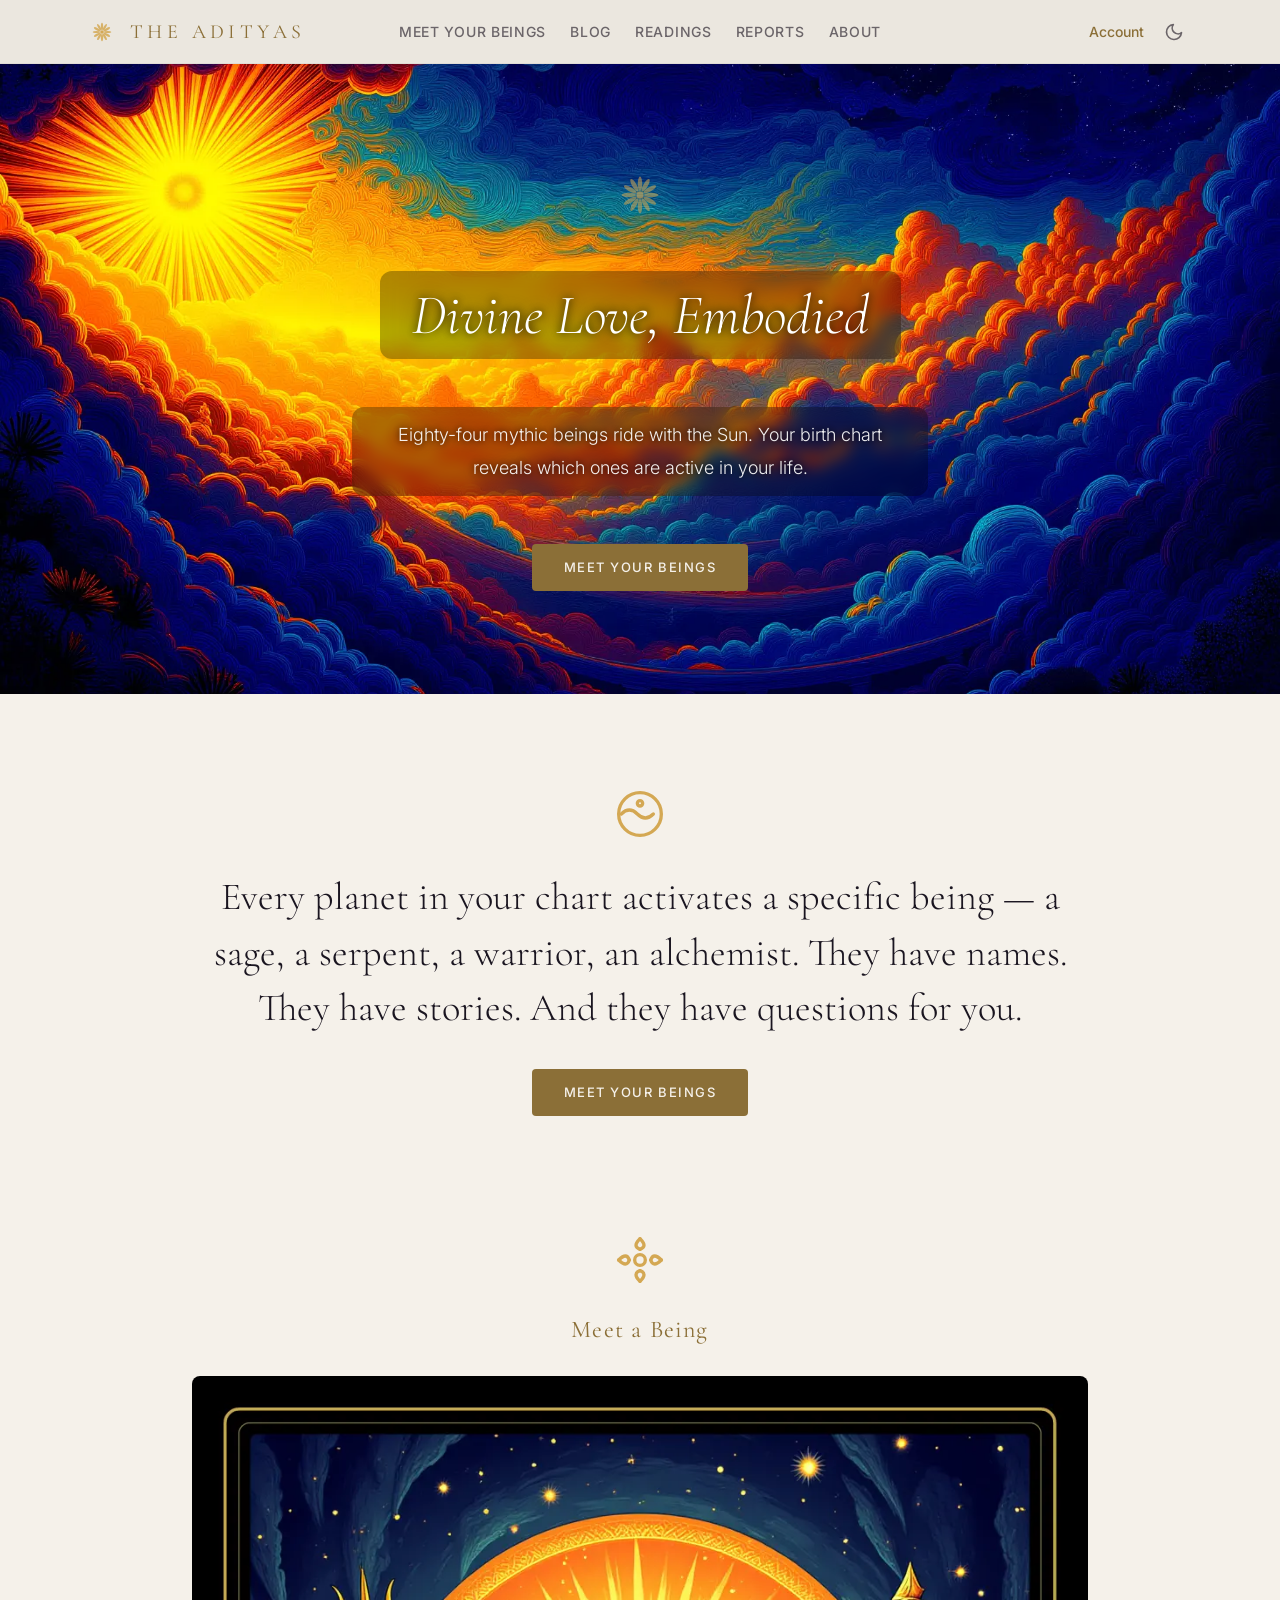
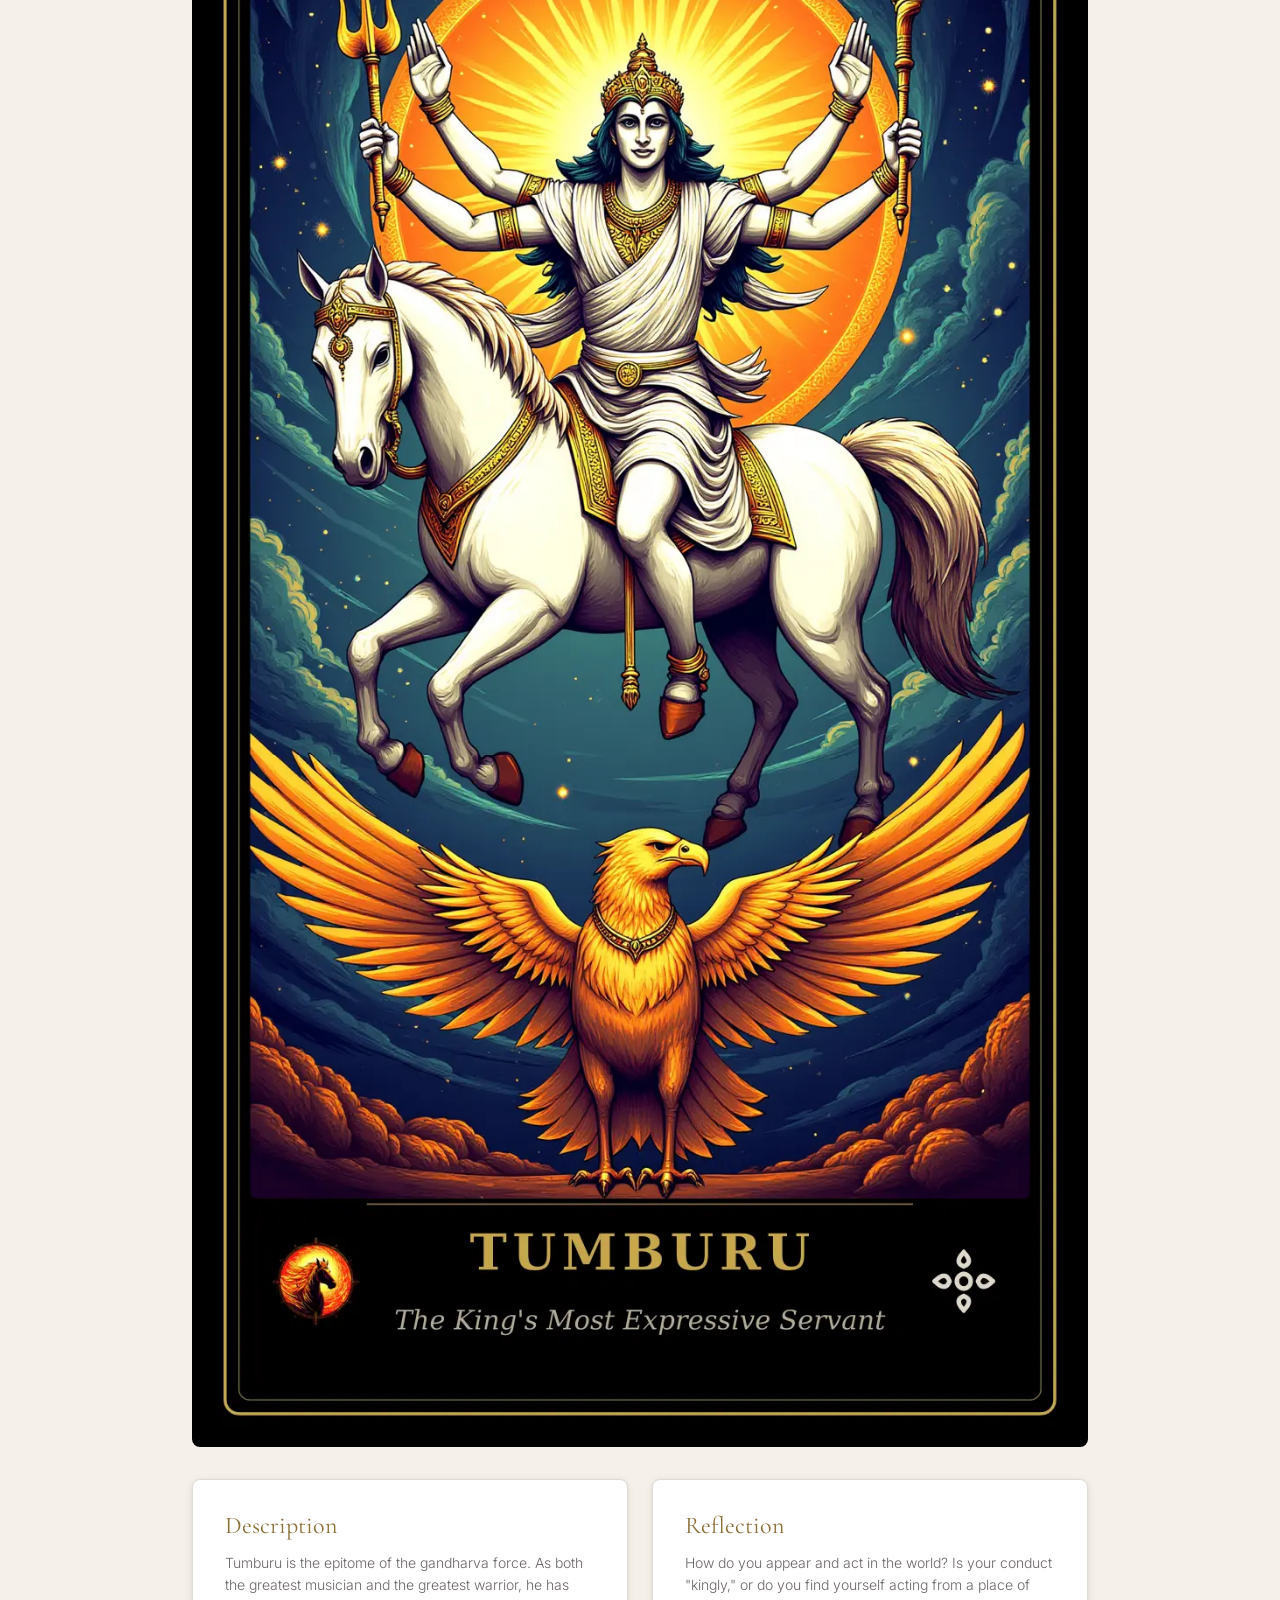
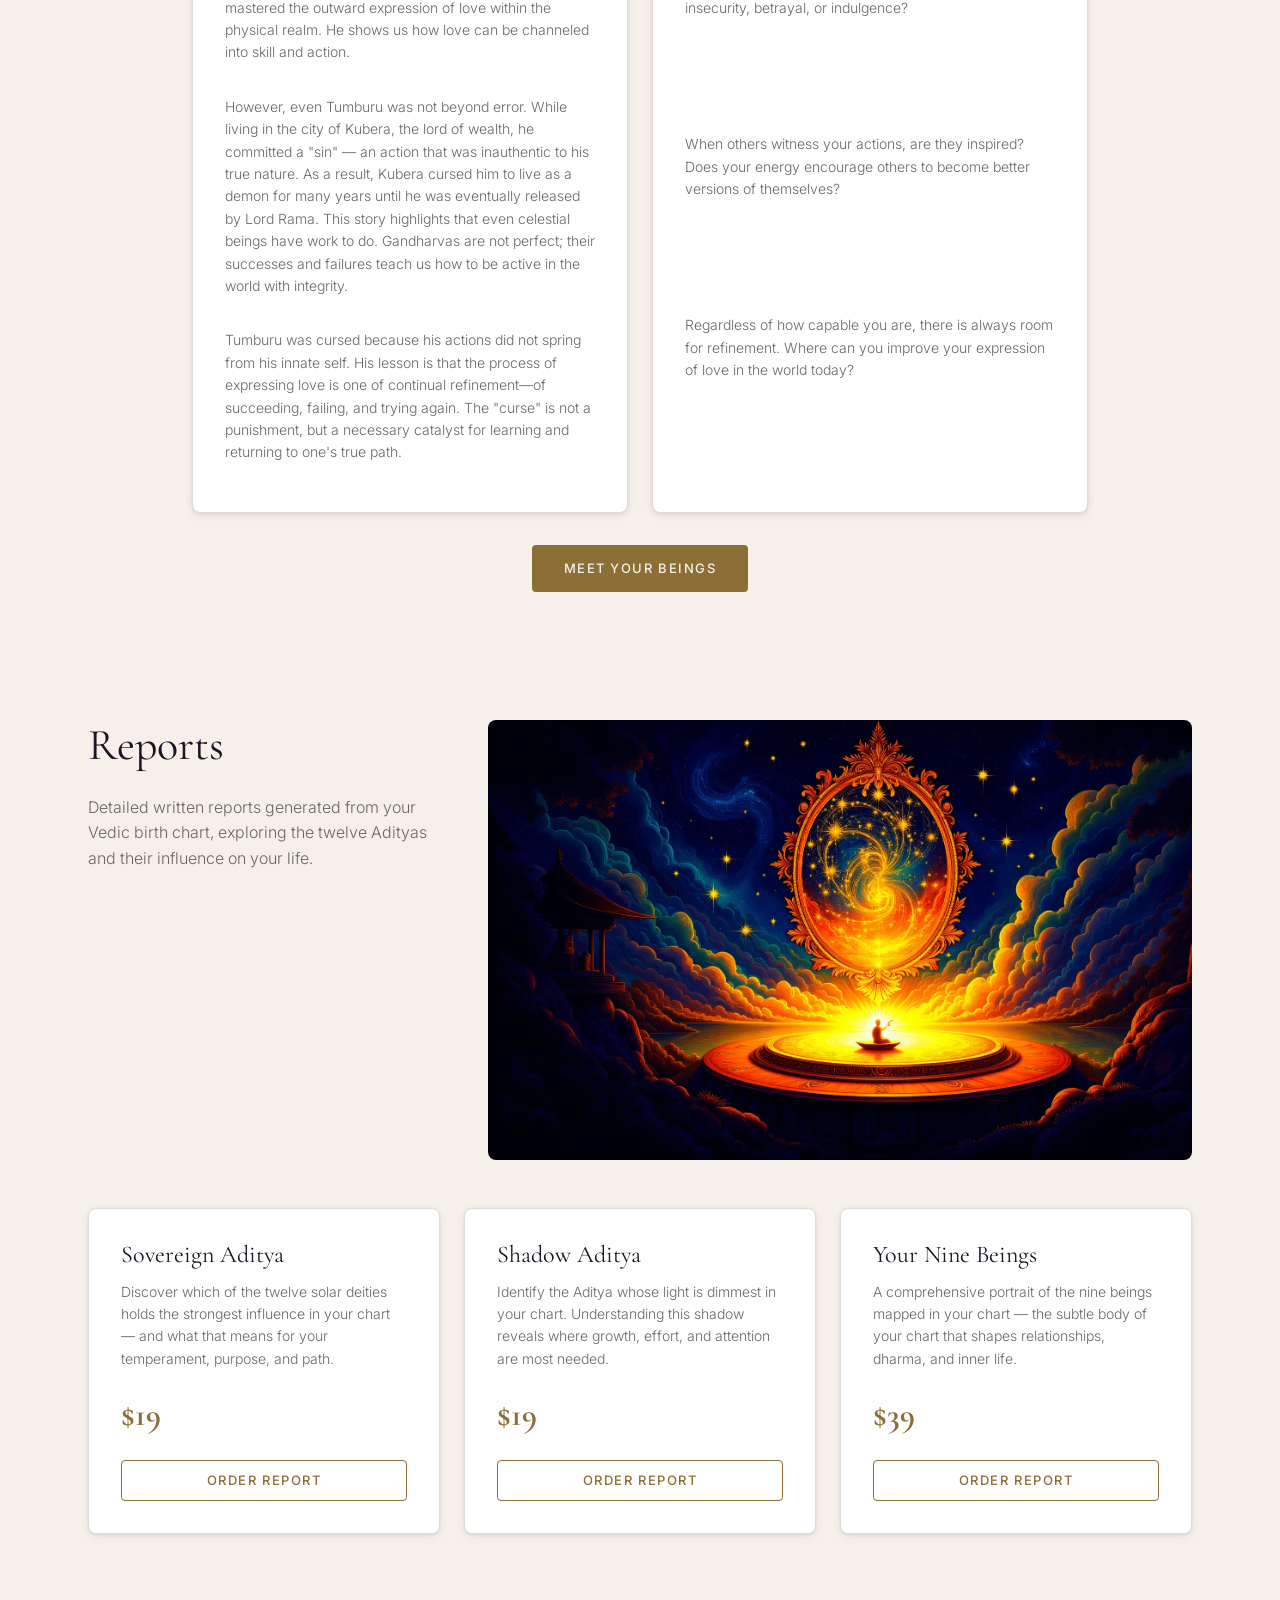
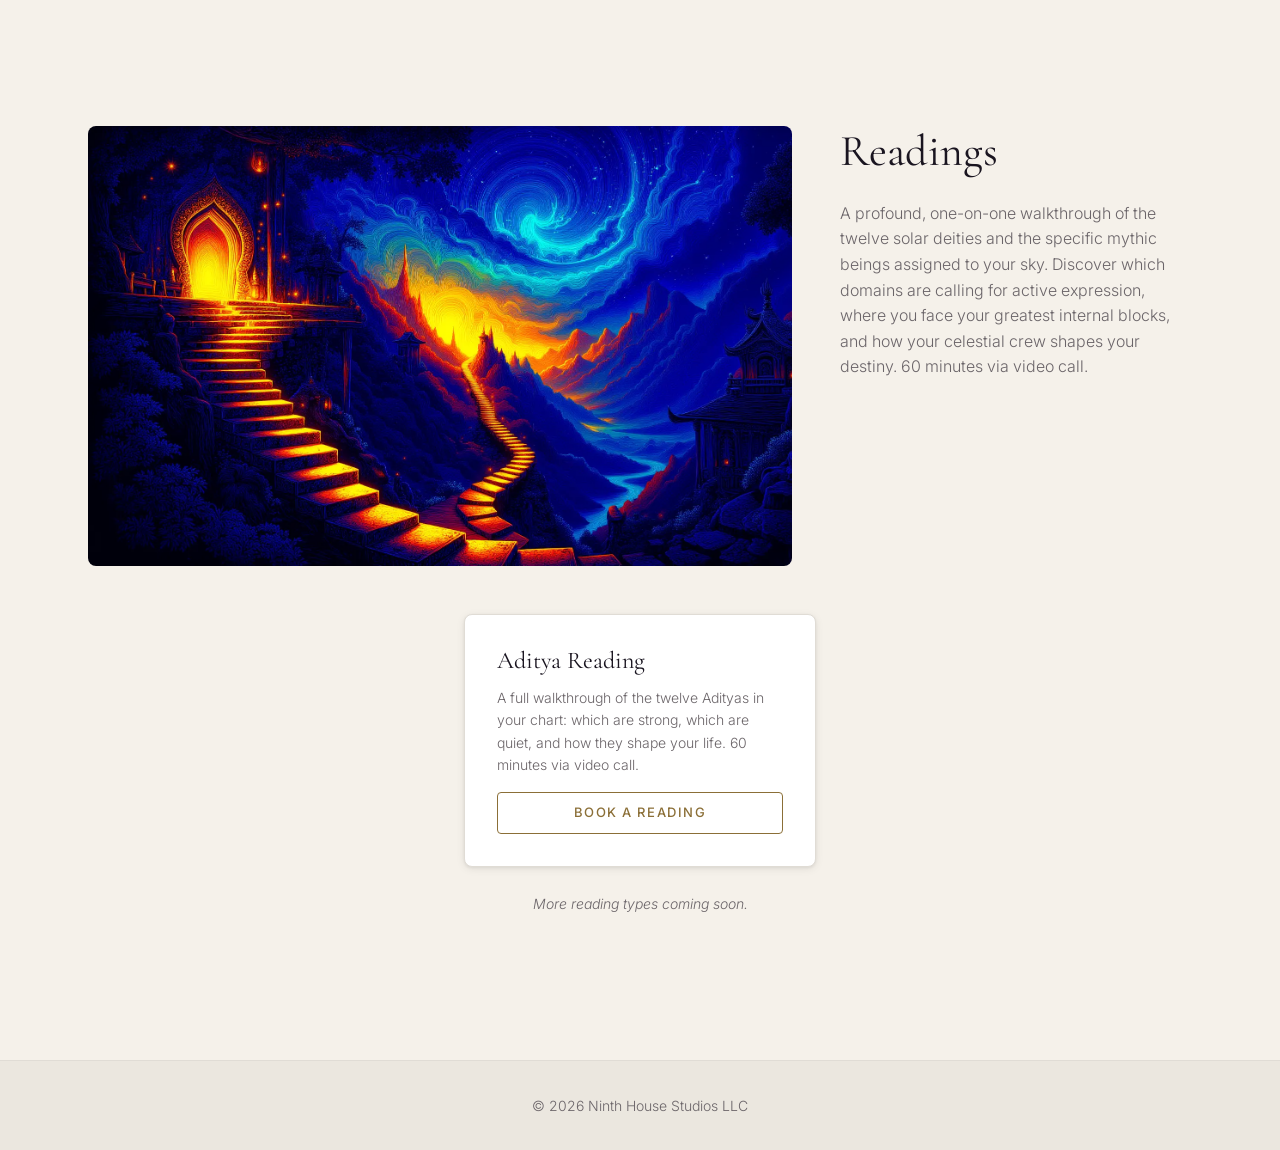
==== index.html @ 0bfccb98 "initial commit, again" ====
<!DOCTYPE html>
<html lang="en">
<head>
  <meta charset="utf-8">
  <meta name="viewport" content="width=device-width, initial-scale=1">
  <title>The Adityas — Divine Love, Embodied</title>
  <meta name="description" content="The Adityas: 84 mythic beings — find your beings, book a reading, discover reports.">
  <meta property="og:title" content="The Adityas">
  <meta property="og:description" content="The Adityas: 84 mythic beings — find your beings, book a reading, discover reports.">
  <meta property="og:type" content="website">
  <link rel="icon" type="image/svg+xml" href="https://ninthhousestudios.github.io/adityas-live/images/mandala.svg">
  <link rel="icon" type="image/png" sizes="32x32" href="https://ninthhousestudios.github.io/adityas-live/images/favicon-32.png">
  <link rel="apple-touch-icon" sizes="180x180" href="https://ninthhousestudios.github.io/adityas-live/images/apple-touch-icon.png">
  <script>(function(){var s=localStorage.getItem('theme');var t=s||(matchMedia('(prefers-color-scheme:light)').matches?'light':'dark');document.documentElement.setAttribute('data-theme',t)})()</script>
  <link rel="preconnect" href="https://fonts.googleapis.com">
  <link rel="preconnect" href="https://fonts.gstatic.com" crossorigin>
  <link rel="stylesheet" href="https://ninthhousestudios.github.io/adityas-live/style.css?h=cf651bffbd0388061ccb">
</head>
<body>
  <nav class="site-nav" aria-label="Main navigation">
    <div class="nav-inner container">
      
        
      
      <a href="https://ninthhousestudios.github.io/adityas-live" class="nav-brand">
        <img class="nav-mark" src="https://ninthhousestudios.github.io/adityas-live/images/mandala.svg" alt="" width="28" height="28">
        The Adityas
      </a>

      <button class="nav-hamburger" aria-label="Toggle menu" aria-expanded="false">
        <span></span>
        <span></span>
        <span></span>
      </button>

      <ul class="nav-links">
        <li><a href="https://ninthhousestudios.github.io/adityas-live/explore">Meet your Beings</a></li>
        <li><a href="https://ninthhousestudios.github.io/adityas-live#blog">Blog</a></li>
        <li><a href="https://ninthhousestudios.github.io/adityas-live#readings">Readings</a></li>
        <li><a href="https://ninthhousestudios.github.io/adityas-live#reports">Reports</a></li>
        <li><a href="https://ninthhousestudios.github.io/adityas-live#about">About</a></li>
      </ul>

      <div class="nav-actions">
        <a href="https://ninthhousestudios.github.io/adityas-live/account" class="nav-action-link">Account</a>

        <button class="theme-toggle" aria-label="Switch to light mode">
          <svg class="icon-sun" xmlns="http://www.w3.org/2000/svg" width="20" height="20" viewBox="0 0 24 24" fill="none" stroke="currentColor" stroke-width="2" stroke-linecap="round" stroke-linejoin="round"><circle cx="12" cy="12" r="5"/><line x1="12" y1="1" x2="12" y2="3"/><line x1="12" y1="21" x2="12" y2="23"/><line x1="4.22" y1="4.22" x2="5.64" y2="5.64"/><line x1="18.36" y1="18.36" x2="19.78" y2="19.78"/><line x1="1" y1="12" x2="3" y2="12"/><line x1="21" y1="12" x2="23" y2="12"/><line x1="4.22" y1="19.78" x2="5.64" y2="18.36"/><line x1="18.36" y1="5.64" x2="19.78" y2="4.22"/></svg>
          <svg class="icon-moon" xmlns="http://www.w3.org/2000/svg" width="20" height="20" viewBox="0 0 24 24" fill="none" stroke="currentColor" stroke-width="2" stroke-linecap="round" stroke-linejoin="round"><path d="M21 12.79A9 9 0 1 1 11.21 3 7 7 0 0 0 21 12.79z"/></svg>
        </button>

      </div>
    </div>
  </nav>

  <main>
    
<section class="hero">
  <div class="hero-bg">
    <img src="https://ninthhousestudios.github.io/adityas-live/images/hero.webp" alt="" loading="eager" width="1536" height="768">
  </div>
  <div class="hero-content">
    <img class="hero-mark" src="https://ninthhousestudios.github.io/adityas-live/images/mandala.svg" alt="" loading="eager" width="56" height="56">
    <h1>Divine Love, Embodied</h1>
    
      <p class="hero-tagline">Eighty-four mythic beings ride with the Sun. Your birth chart reveals which ones are active in your life.</p>
    
    <a href="https://ninthhousestudios.github.io/adityas-live/explore" class="hero-cta">Meet your Beings</a>
  </div>
</section>

<section class="chart-intro" aria-label="Birth chart introduction">
  <div class="chart-intro-inner">
    <img class="chart-intro-glyph" src="https://ninthhousestudios.github.io/adityas-live/images/glyphs/varuna.svg" alt="" loading="lazy" width="48" height="48">
    <p>Every planet in your chart activates a specific being — a sage, a serpent, a warrior, an alchemist. They have names. They have stories. And they have questions for you.</p>
    <a href="https://ninthhousestudios.github.io/adityas-live/explore" class="chart-intro-cta">Meet your Beings</a>
  </div>
</section>

<section class="meet-being" aria-label="Meet a Being">
  <div class="meet-being-inner">
    <img class="chart-intro-glyph" src="https://ninthhousestudios.github.io/adityas-live/images/dhata.svg" alt="" loading="lazy" width="48" height="48">
    <h2 class="meet-being-heading">Meet a Being</h2>
    <div class="meet-being-portrait">
      <img src="https://ninthhousestudios.github.io/adityas-live/images/tumburu.webp" alt="Tumburu, gandharva — the King's most expressive servant" loading="lazy">
    </div>
    <div class="meet-being-cards">
      <div class="report-card">
        <h3>Description</h3>
        <p>Tumburu is the epitome of the gandharva force. As both the greatest musician and the greatest warrior, he has mastered the outward expression of love within the physical realm. He shows us how love can be channeled into skill and action.</p>
        <p>However, even Tumburu was not beyond error. While living in the city of Kubera, the lord of wealth, he committed a "sin" — an action that was inauthentic to his true nature. As a result, Kubera cursed him to live as a demon for many years until he was eventually released by Lord Rama. This story highlights that even celestial beings have work to do. Gandharvas are not perfect; their successes and failures teach us how to be active in the world with integrity.</p>
        <p>Tumburu was cursed because his actions did not spring from his innate self. His lesson is that the process of expressing love is one of continual refinement—of succeeding, failing, and trying again. The "curse" is not a punishment, but a necessary catalyst for learning and returning to one's true path.</p>
      </div>
      <div class="report-card">
        <h3>Reflection</h3>
        <p>How do you appear and act in the world? Is your conduct "kingly," or do you find yourself acting from a place of insecurity, betrayal, or indulgence?</p>
        <p>When others witness your actions, are they inspired? Does your energy encourage others to become better versions of themselves?</p>
        <p>Regardless of how capable you are, there is always room for refinement. Where can you improve your expression of love in the world today?</p>
      </div>
    </div>
    <a href="https://ninthhousestudios.github.io/adityas-live/explore" class="meet-being-cta">Meet your Beings</a>
  </div>
</section>

<div class="container">
  

  <section id="reports" class="reports-section">
    <div class="section-showcase section-showcase--reversed">
      <div class="section-showcase-content">
        <h2>Reports</h2>
        <p>Detailed written reports generated from your Vedic birth chart, exploring the twelve Adityas and their influence on your life.</p>
      </div>
      <div class="section-showcase-image">
        <img src="https://ninthhousestudios.github.io/adityas-live/images/reports.webp" alt="A cosmic mirror reflecting celestial patterns above a meditating figure" loading="lazy" width="1536" height="768">
      </div>
    </div>
    <div class="report-cards">
      <div class="report-card">
        <h3>Sovereign Aditya</h3>
        <p>Discover which of the twelve solar deities holds the strongest influence in your chart — and what that means for your temperament, purpose, and path.</p>
        <span class="report-price">$19</span>
        <a href="#" class="report-cta">Order Report</a>
      </div>
      <div class="report-card">
        <h3>Shadow Aditya</h3>
        <p>Identify the Aditya whose light is dimmest in your chart. Understanding this shadow reveals where growth, effort, and attention are most needed.</p>
        <span class="report-price">$19</span>
        <a href="#" class="report-cta">Order Report</a>
      </div>
      <div class="report-card">
        <h3>Your Nine Beings</h3>
        <p>A comprehensive portrait of the nine beings mapped in your chart — the subtle body of your chart that shapes relationships, dharma, and inner life.</p>
        <span class="report-price">$39</span>
        <a href="#" class="report-cta">Order Report</a>
      </div>
    </div>
  </section>

  <section id="readings" class="readings-section">
    <div class="section-showcase">
      <div class="section-showcase-image">
        <img src="https://ninthhousestudios.github.io/adityas-live/images/readings.webp" alt="A luminous stairway ascending toward a golden gateway under a cosmic sky" loading="lazy" width="1536" height="768">
      </div>
      <div class="section-showcase-content">
        <h2>Readings</h2>
        <p>A profound, one-on-one walkthrough of the twelve solar deities and the specific mythic beings assigned to your sky. Discover which domains are calling for active expression, where you face your greatest internal blocks, and how your celestial crew shapes your destiny. 60 minutes via video call.</p>
      </div>
    </div>
    <div class="report-cards">
      <div class="report-card">
        <h3>Aditya Reading</h3>
        <p>A full walkthrough of the twelve Adityas in your chart: which are strong, which are quiet, and how they shape your life. 60 minutes via video call.</p>
        <a href="#" class="report-cta">Book a Reading</a>
      </div>
    </div>
    <p class="readings-more">More reading types coming soon.</p>
  </section>
</div>

  </main>

  <footer class="site-footer">
    <div class="container">
      &copy; 2026 Ninth House Studios LLC
    </div>
  </footer>

  <script src="https://ninthhousestudios.github.io/adityas-live/js/nav.js?h=752786a9d8c38ed3c6ab"></script>
  <script src="https://ninthhousestudios.github.io/adityas-live/js/theme.js?h=fbda487bbc593daa7209"></script>
</body>
</html>
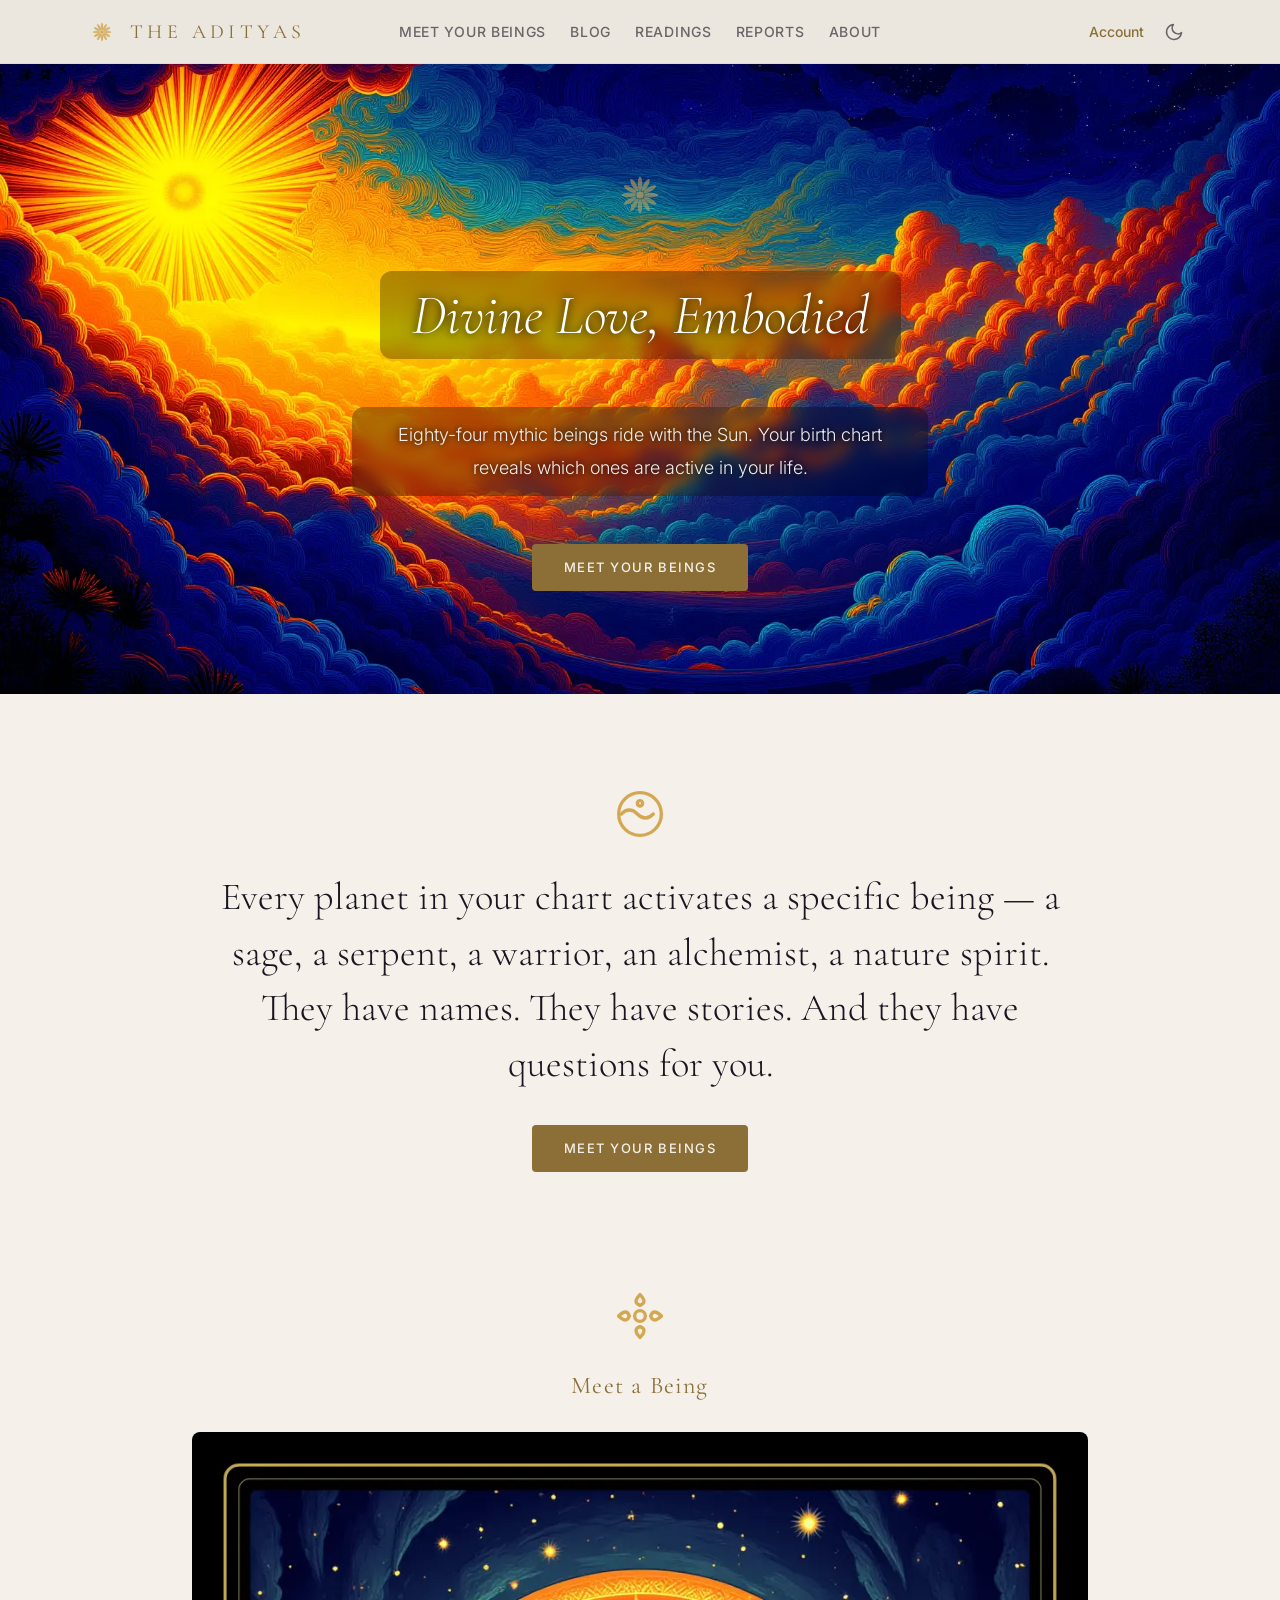
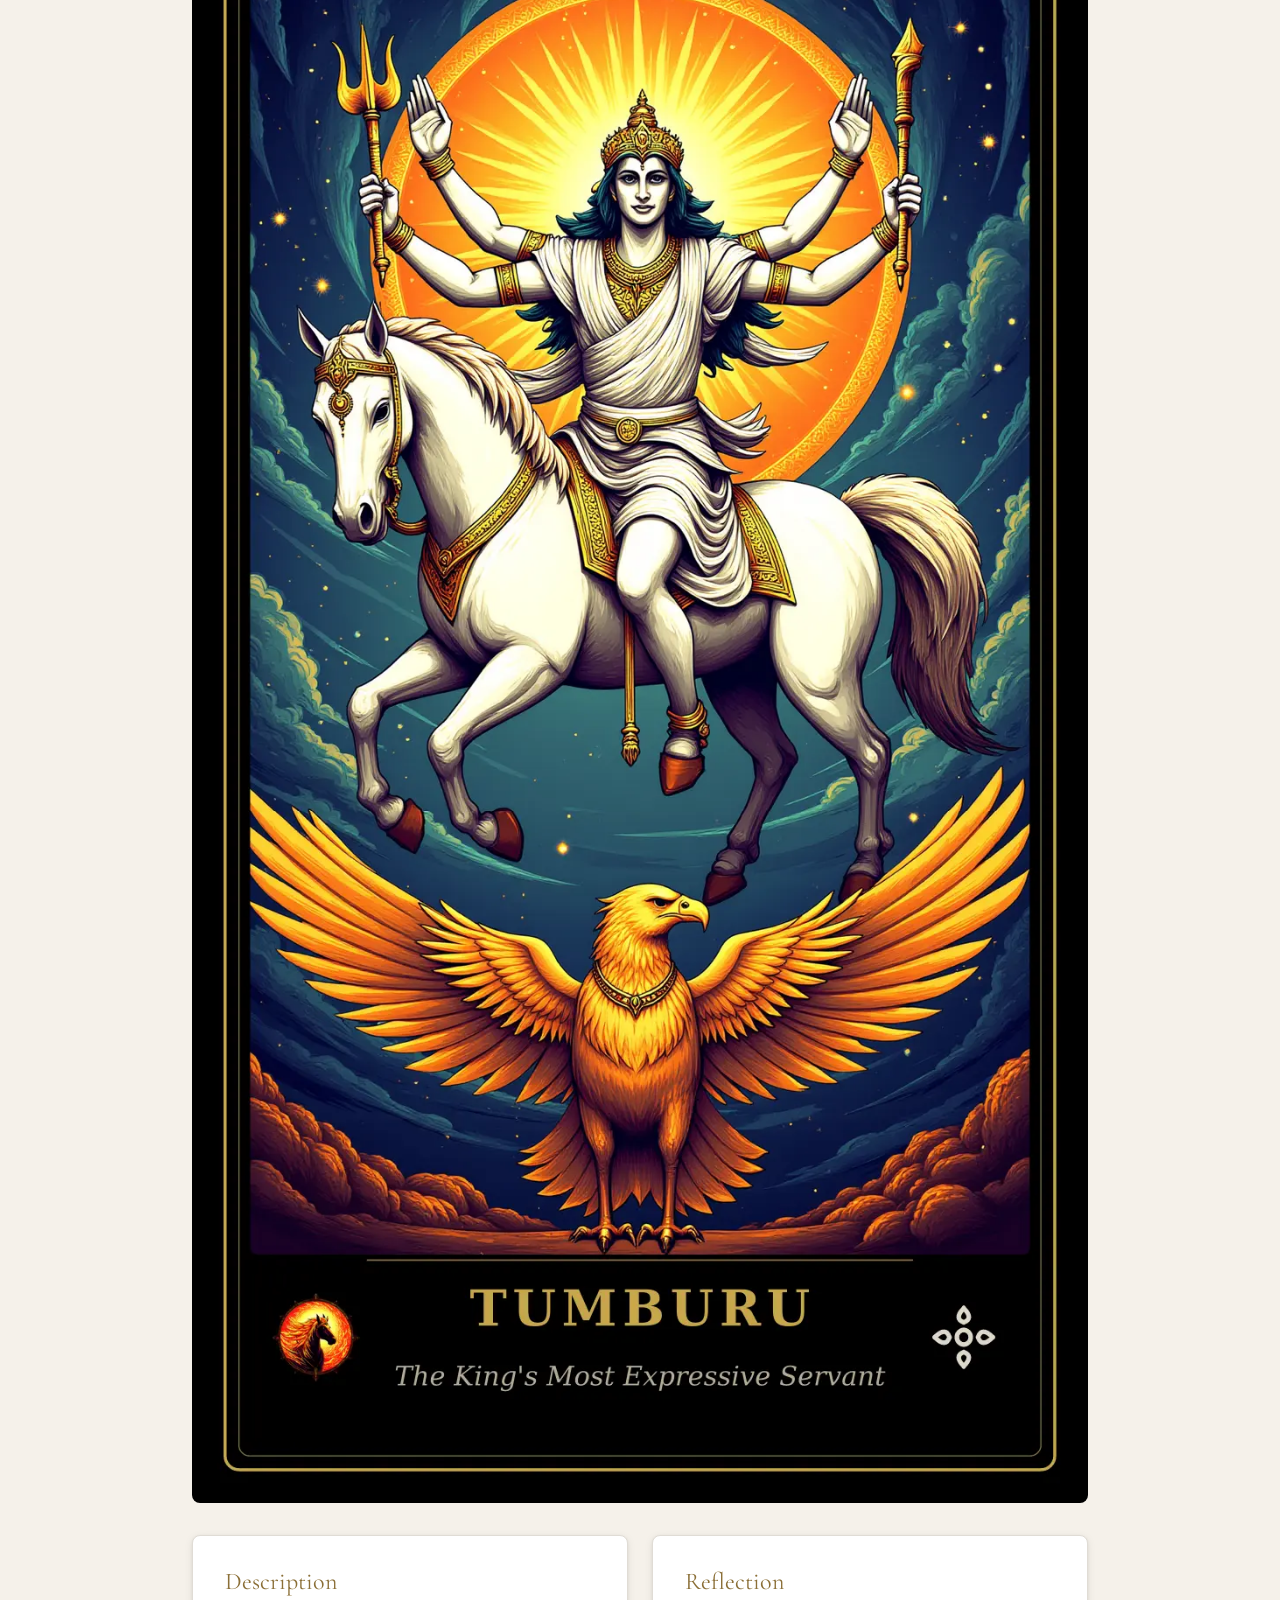
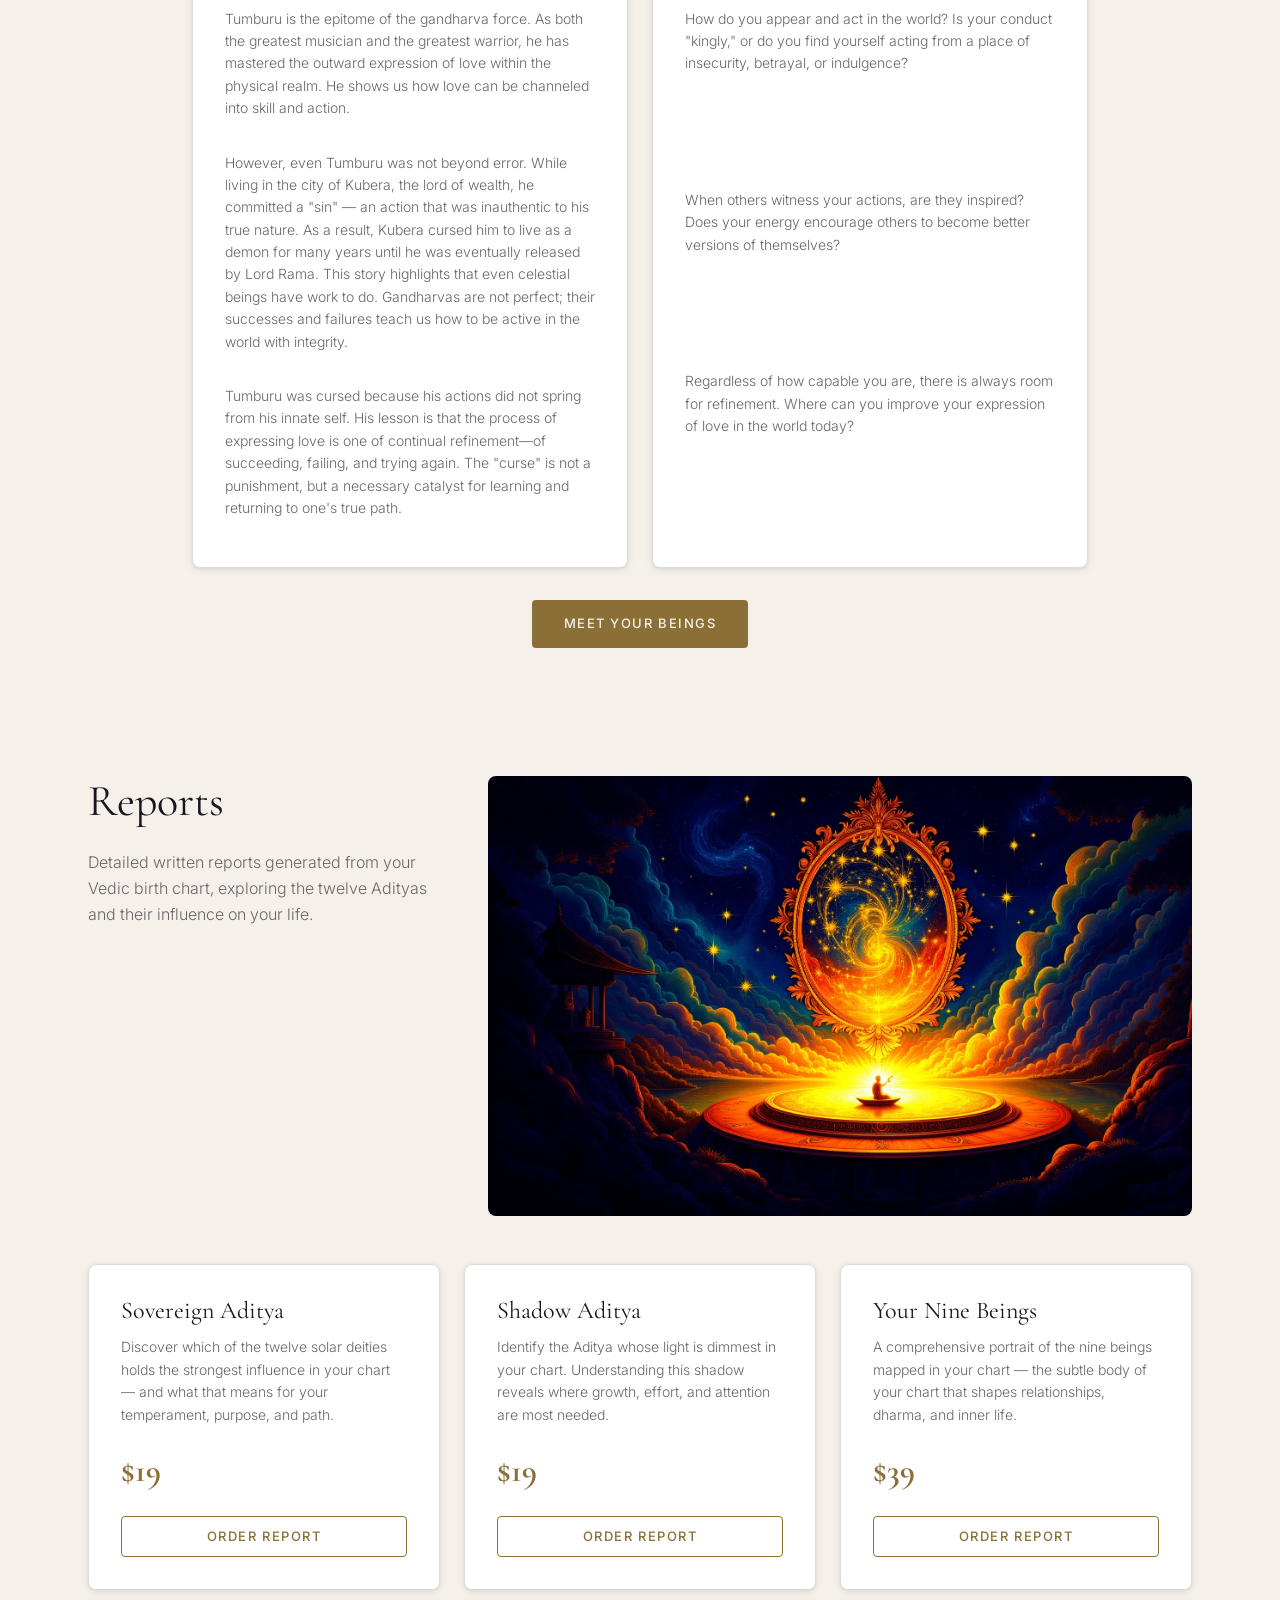
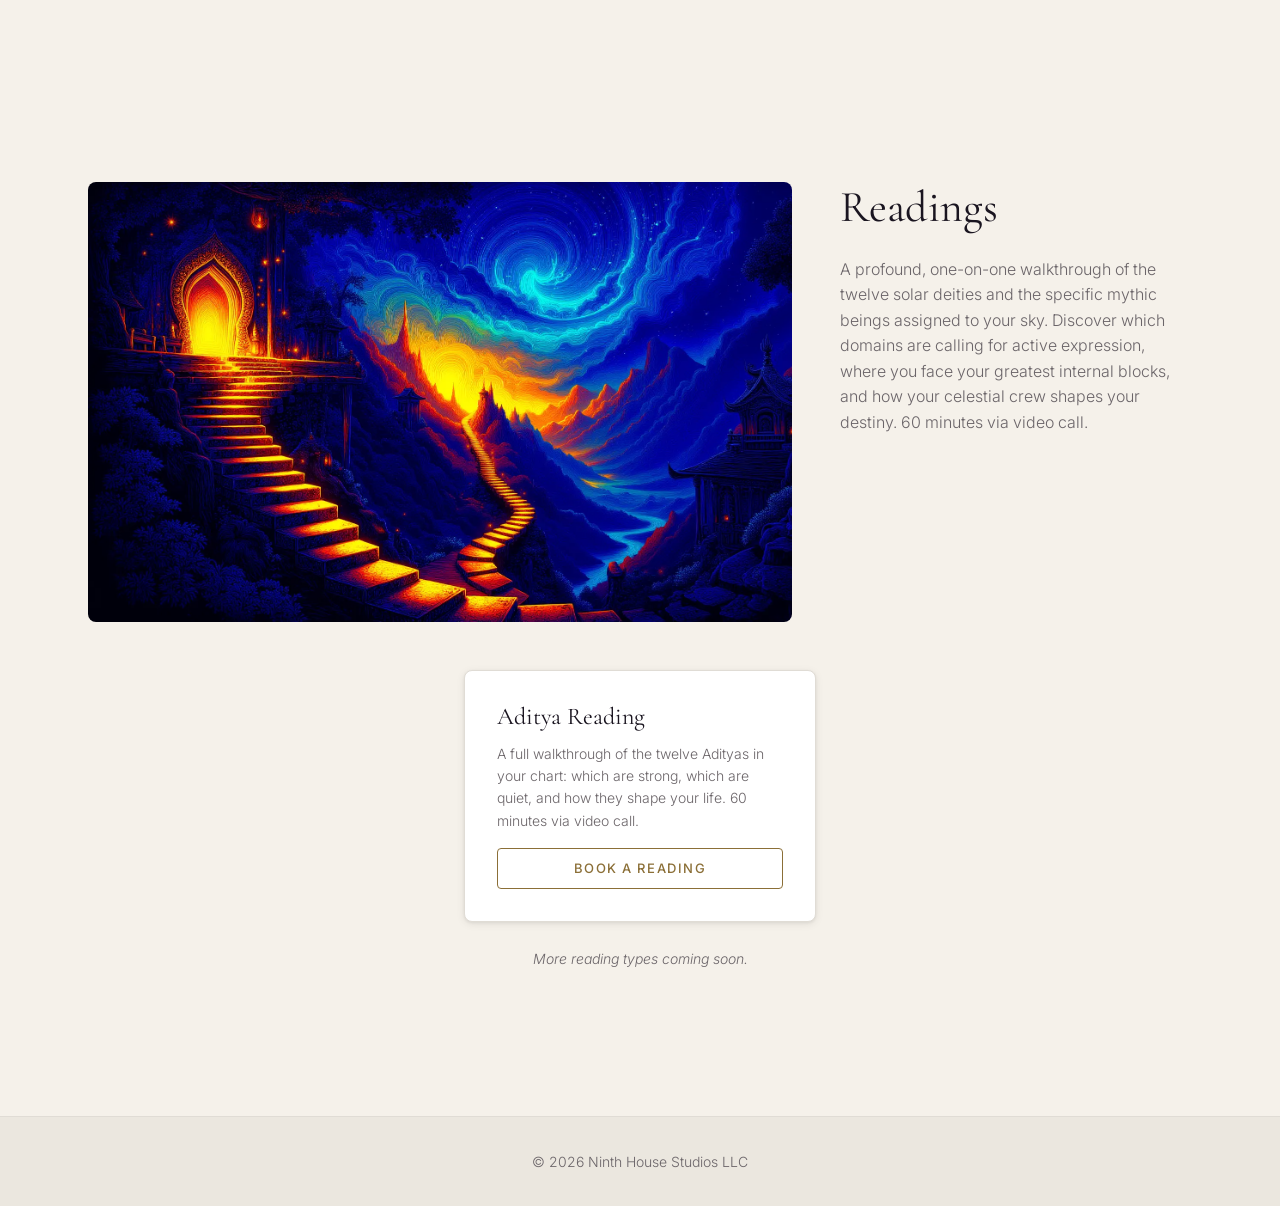
==== commit c46a541a: "site update" ====
--- a/index.html
+++ b/index.html
@@ -72,7 +72,7 @@
 <section class="chart-intro" aria-label="Birth chart introduction">
   <div class="chart-intro-inner">
     <img class="chart-intro-glyph" src="https://ninthhousestudios.github.io/adityas-live/images/glyphs/varuna.svg" alt="" loading="lazy" width="48" height="48">
-    <p>Every planet in your chart activates a specific being — a sage, a serpent, a warrior, an alchemist. They have names. They have stories. And they have questions for you.</p>
+    <p>Every planet in your chart activates a specific being — a sage, a serpent, a warrior, an alchemist, a nature spirit. They have names. They have stories. And they have questions for you.</p>
     <a href="https://ninthhousestudios.github.io/adityas-live/explore" class="chart-intro-cta">Meet your Beings</a>
   </div>
 </section>
